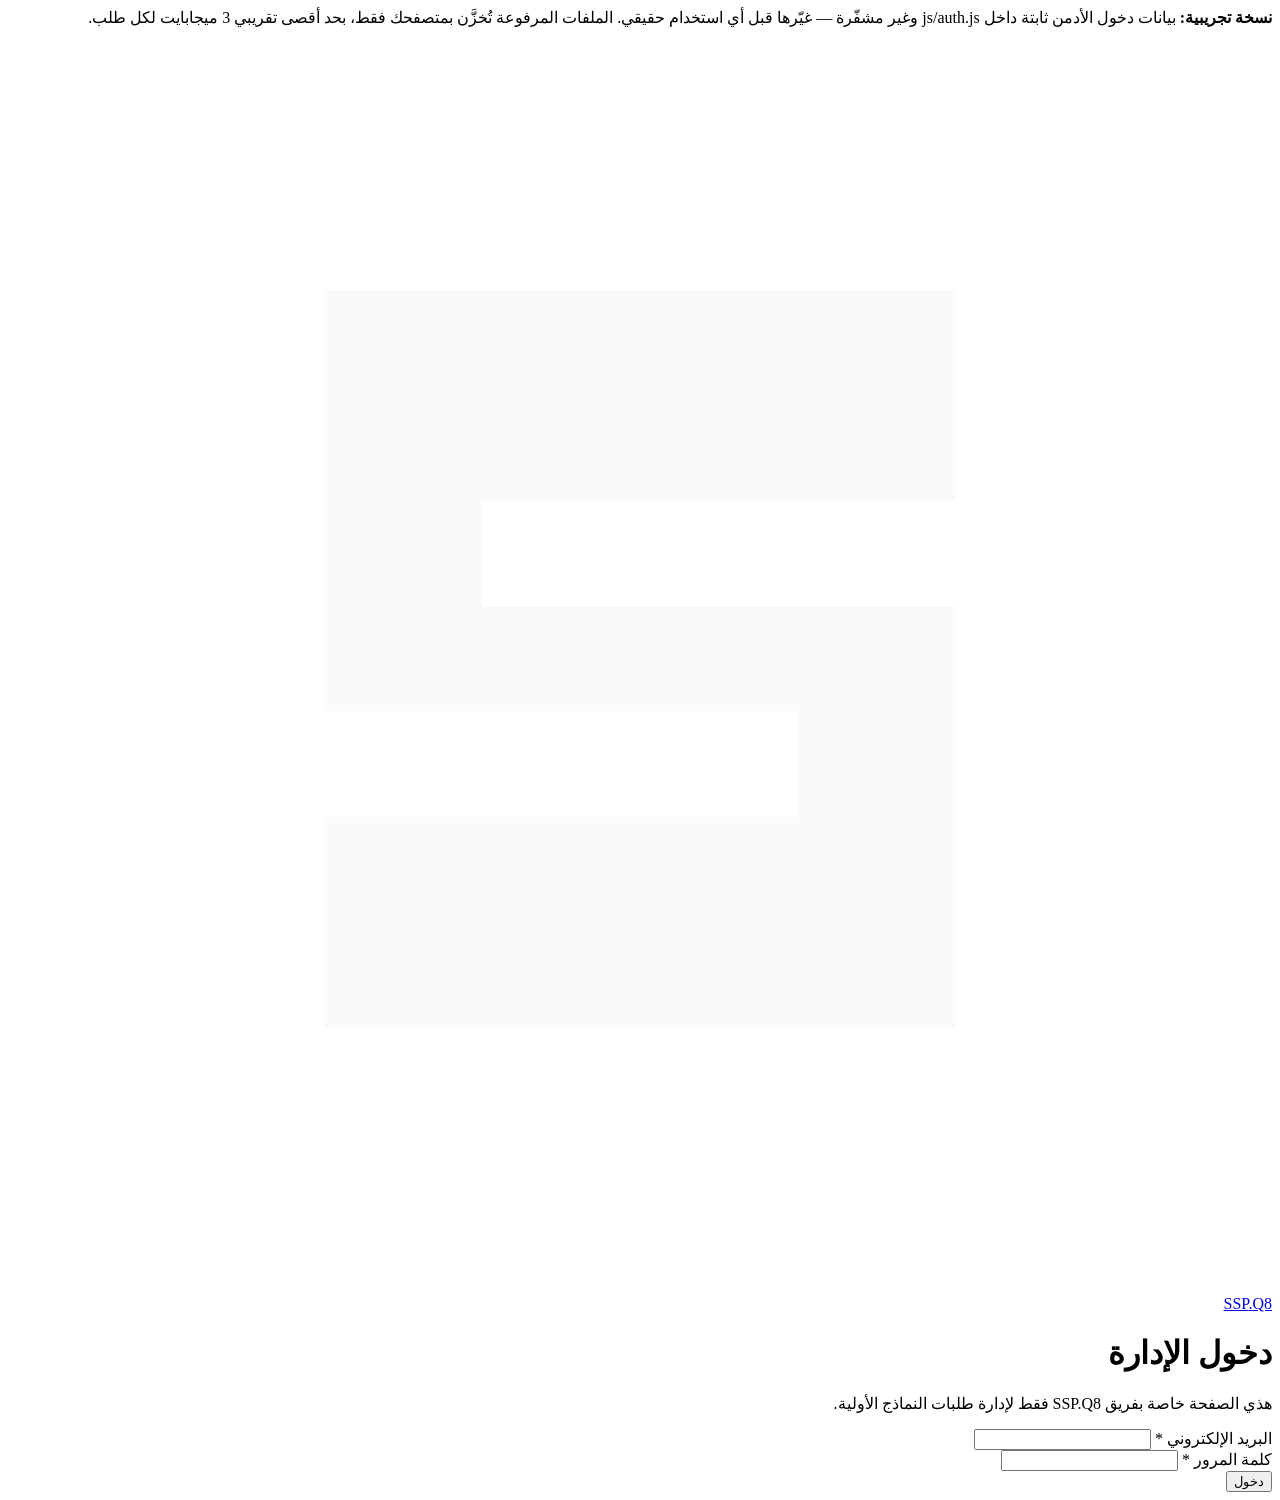
==== admin.html @ a5d43ce8 "Add files via upload" ====
<!DOCTYPE html>
<html lang="ar" dir="rtl">
<head>
  <meta charset="UTF-8">
  <meta name="viewport" content="width=device-width, initial-scale=1.0">
  <title>إدارة SSP.Q8</title>
  <meta name="robots" content="noindex, nofollow">
  <meta name="description" content="لوحة إدارة طلبات النماذج الأولية — خاصة بفريق SSP.Q8.">

  <link rel="preconnect" href="https://fonts.googleapis.com">
  <link rel="preconnect" href="https://fonts.gstatic.com" crossorigin>
  <link href="https://fonts.googleapis.com/css2?family=IBM+Plex+Sans+Arabic:wght@400;500;600;700&family=IBM+Plex+Mono:wght@400;500;600;700&display=swap" rel="stylesheet">

  <link rel="stylesheet" href="css/style.css">
  <link rel="stylesheet" href="css/portal.css">
</head>
<body>

  <div class="demo-banner">
    <strong>نسخة تجريبية:</strong> بيانات دخول الأدمن ثابتة داخل js/auth.js وغير مشفّرة — غيّرها قبل أي استخدام حقيقي.
    الملفات المرفوعة تُخزَّن بمتصفحك فقط، بحد أقصى تقريبي 3 ميجابايت لكل طلب.
  </div>

  <header class="portal-header">
    <div class="container portal-header__inner">
      <a href="index.html" class="brand" aria-label="SSP.Q8 - الصفحة الرئيسية">
        <span class="brand__mark" aria-hidden="true">
          <svg viewBox="0 0 24 24" class="brand__mark-svg">
            <path d="M6 5H18V9H9V11H18V19H6V15H15V13H6V5Z" fill="#FAFAF8"></path>
          </svg>
          <span class="brand__dot"></span>
        </span>
        <span class="brand__name">SSP<span class="brand__dot-text">.</span>Q8</span>
      </a>

      <div class="portal-header__user" id="adminHeaderUser" hidden>
        <span>
          <span class="portal-header__name">إدارة الطلبات</span><br>
          <span class="portal-header__role">حساب أدمن</span>
        </span>
        <button type="button" class="btn btn--outline btn--sm" id="adminLogoutBtn">تسجيل الخروج</button>
      </div>
    </div>
  </header>

  <!-- شاشة الدخول -->
  <main class="portal-shell" id="adminLoginView">
    <div class="auth-card">
      <h1 class="auth-card__title">دخول الإدارة</h1>
      <p class="auth-card__subtitle">هذي الصفحة خاصة بفريق SSP.Q8 فقط لإدارة طلبات النماذج الأولية.</p>

      <div class="form-error" id="adminAuthError" role="alert"></div>

      <form id="adminLoginForm" novalidate>
        <div class="form-group">
          <label class="form-label" for="adminEmailInput">البريد الإلكتروني <span class="required">*</span></label>
          <input class="form-input" type="email" id="adminEmailInput" autocomplete="username" required>
        </div>
        <div class="form-group">
          <label class="form-label" for="adminPasswordInput">كلمة المرور <span class="required">*</span></label>
          <input class="form-input" type="password" id="adminPasswordInput" autocomplete="current-password" required>
        </div>
        <button type="submit" class="btn btn--gold btn--lg">دخول</button>
      </form>
    </div>
  </main>

  <!-- لوحة الإدارة -->
  <main class="container dashboard" id="adminDashboardView" hidden>
    <div class="dashboard-head">
      <div>
        <h1 class="dashboard-head__title">طلبات النماذج الأولية</h1>
        <p class="dashboard-head__subtitle">استلم الطلبات، اشتغل عليها، وارفع ملفات التسليم للعميل.</p>
      </div>
    </div>

    <div id="adminOrderList"></div>
  </main>

  <div class="toast-container" id="toastContainer" aria-live="polite" aria-atomic="true"></div>

  <script src="js/auth.js"></script>
  <script src="js/orders.js"></script>
  <script src="js/admin.js"></script>
</body>
</html>
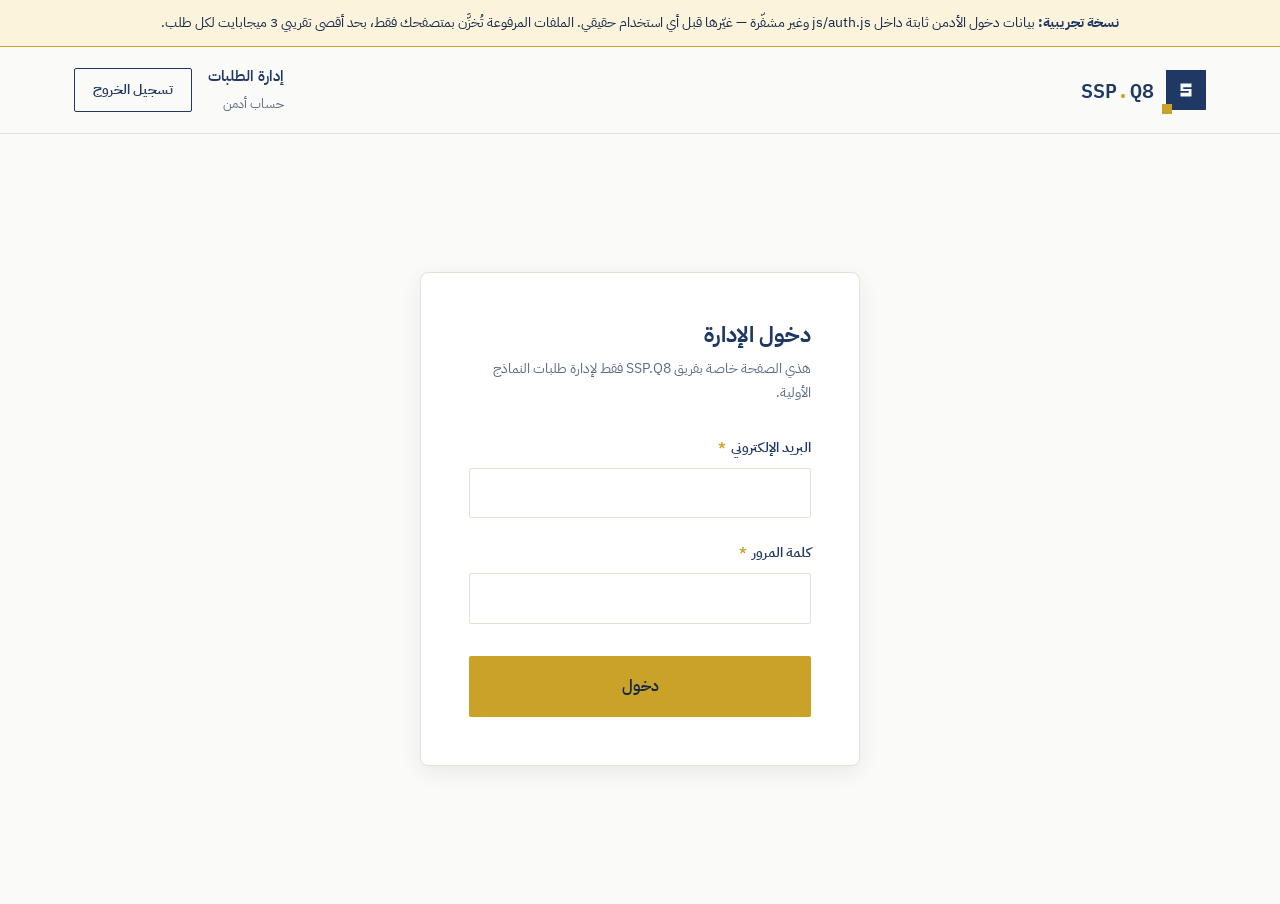
==== commit 9543d3ee: "Add files via upload" ====
--- a/admin.html
+++ b/admin.html
@@ -11,8 +11,8 @@
   <link rel="preconnect" href="https://fonts.gstatic.com" crossorigin>
   <link href="https://fonts.googleapis.com/css2?family=IBM+Plex+Sans+Arabic:wght@400;500;600;700&family=IBM+Plex+Mono:wght@400;500;600;700&display=swap" rel="stylesheet">
 
-  <link rel="stylesheet" href="css/style.css">
-  <link rel="stylesheet" href="css/portal.css">
+  <link rel="stylesheet" href="style.css">
+  <link rel="stylesheet" href="portal.css">
 </head>
 <body>
 
@@ -79,8 +79,8 @@
 
   <div class="toast-container" id="toastContainer" aria-live="polite" aria-atomic="true"></div>
 
-  <script src="js/auth.js"></script>
-  <script src="js/orders.js"></script>
-  <script src="js/admin.js"></script>
+  <script src="auth.js"></script>
+  <script src="orders.js"></script>
+  <script src="admin.js"></script>
 </body>
 </html>
--- a/style.css
+++ b/style.css
@@ -0,0 +1,854 @@
+/* ==========================================================================
+   SSP.Q8 — STYLESHEET
+   Sections: 1. Root Variables  2. Reset  3. Typography  4. Layout
+   5. Components  6. Forms/Calculator  7. Utilities  8. Responsive
+   ========================================================================== */
+
+/* --------------------------------------------------------------------------
+   1. ROOT VARIABLES
+   -------------------------------------------------------------------------- */
+:root {
+  /* Colors — brand */
+  --color-navy: #1F3864;
+  --color-navy-dark: #152947;
+  --color-navy-light: #2E4A7D;
+  --color-teal: #0F6C6C;
+  --color-teal-light: #14908F;
+  --color-gold: #C9A227;
+  --color-gold-light: #DEB94E;
+  --color-bg: #FAFAF8;
+  --color-white: #FFFFFF;
+
+  /* Colors — text & lines */
+  --color-text: #223047;
+  --color-text-muted: #5B6B85;
+  --color-text-on-dark: #E8EAF2;
+  --color-text-on-dark-muted: #A9B4CB;
+  --color-border: #E4E1D6;
+  --color-border-dark: rgba(255, 255, 255, 0.14);
+
+  /* Typography */
+  --font-arabic: 'IBM Plex Sans Arabic', 'Segoe UI', sans-serif;
+  --font-mono: 'IBM Plex Mono', 'Courier New', monospace;
+
+  /* Spacing scale */
+  --space-1: 4px;
+  --space-2: 8px;
+  --space-3: 12px;
+  --space-4: 16px;
+  --space-5: 24px;
+  --space-6: 32px;
+  --space-7: 48px;
+  --space-8: 64px;
+  --space-9: 96px;
+
+  /* Radius — kept small and precise to echo the geometric brand mark */
+  --radius-sm: 2px;
+  --radius-md: 4px;
+  --radius-lg: 8px;
+
+  /* Shadow */
+  --shadow-sm: 0 1px 2px rgba(21, 41, 71, 0.06);
+  --shadow-md: 0 6px 20px rgba(21, 41, 71, 0.08);
+  --shadow-lg: 0 16px 40px rgba(21, 41, 71, 0.14);
+
+  /* Transitions */
+  --transition-fast: 150ms ease;
+  --transition-base: 240ms cubic-bezier(0.4, 0, 0.2, 1);
+
+  /* Layout */
+  --container-width: 1180px;
+  --header-height: 76px;
+}
+
+/* --------------------------------------------------------------------------
+   2. RESET
+   -------------------------------------------------------------------------- */
+*, *::before, *::after { box-sizing: border-box; }
+
+html {
+  scroll-behavior: smooth;
+  scroll-padding-top: calc(var(--header-height) + var(--space-4));
+}
+
+body, h1, h2, h3, h4, p, ul, ol, figure {
+  margin: 0;
+  padding: 0;
+}
+
+ul { list-style: none; }
+
+img, svg { display: block; max-width: 100%; }
+
+a { color: inherit; text-decoration: none; }
+
+button {
+  font: inherit;
+  color: inherit;
+  background: none;
+  border: none;
+  cursor: pointer;
+}
+
+input { font: inherit; }
+
+/* --------------------------------------------------------------------------
+   3. TYPOGRAPHY
+   -------------------------------------------------------------------------- */
+body {
+  font-family: var(--font-arabic);
+  background-color: var(--color-bg);
+  color: var(--color-text);
+  line-height: 1.7;
+  font-size: 16px;
+  -webkit-font-smoothing: antialiased;
+}
+
+h1, h2, h3, h4 {
+  font-weight: 700;
+  line-height: 1.3;
+  color: var(--color-navy);
+}
+
+.mono {
+  font-family: var(--font-mono);
+  font-variant-numeric: tabular-nums;
+  direction: ltr;
+  unicode-bidi: isolate;
+}
+
+.eyebrow {
+  font-family: var(--font-mono);
+  font-size: 13px;
+  font-weight: 500;
+  letter-spacing: 0.02em;
+  color: var(--color-teal);
+  margin-bottom: var(--space-3);
+}
+
+.eyebrow--light { color: var(--color-gold-light); }
+
+/* --------------------------------------------------------------------------
+   4. LAYOUT
+   -------------------------------------------------------------------------- */
+.container {
+  width: 100%;
+  max-width: var(--container-width);
+  margin-inline: auto;
+  padding-inline: var(--space-5);
+}
+
+.section {
+  padding-block: var(--space-9);
+}
+
+.section--dark {
+  background-color: var(--color-navy);
+  background-image:
+    linear-gradient(var(--color-border-dark) 1px, transparent 1px),
+    linear-gradient(90deg, var(--color-border-dark) 1px, transparent 1px);
+  background-size: 40px 40px;
+  background-position: center;
+}
+
+.section-head {
+  max-width: 640px;
+  margin-bottom: var(--space-7);
+}
+
+.section-title {
+  font-size: clamp(28px, 3.2vw, 36px);
+  margin-bottom: var(--space-3);
+}
+
+.section-title--light { color: var(--color-white); }
+
+.section-subtitle {
+  font-size: 17px;
+  color: var(--color-text-muted);
+}
+
+.section-subtitle--light { color: var(--color-text-on-dark-muted); }
+
+/* --------------------------------------------------------------------------
+   5. COMPONENTS
+   -------------------------------------------------------------------------- */
+
+/* Skip link */
+.skip-link {
+  position: absolute;
+  right: var(--space-4);
+  top: -60px;
+  background: var(--color-gold);
+  color: var(--color-navy-dark);
+  padding: var(--space-2) var(--space-4);
+  border-radius: var(--radius-sm);
+  font-weight: 600;
+  z-index: 200;
+  transition: top var(--transition-fast);
+}
+.skip-link:focus { top: var(--space-3); }
+
+/* Signature square bullet — echoes the logo's gold signature dot */
+.square-bullet {
+  display: inline-block;
+  width: 7px;
+  height: 7px;
+  background-color: var(--color-gold);
+  flex-shrink: 0;
+}
+
+.corner-mark {
+  position: absolute;
+  top: 0;
+  inset-inline-end: 0;
+  width: 10px;
+  height: 10px;
+  background-color: var(--color-gold);
+}
+
+/* Brand / logo */
+.brand {
+  display: flex;
+  align-items: center;
+  gap: var(--space-3);
+}
+
+.brand__mark {
+  position: relative;
+  width: 40px;
+  height: 40px;
+  background-color: var(--color-navy);
+  display: flex;
+  align-items: center;
+  justify-content: center;
+  flex-shrink: 0;
+}
+
+.brand--footer .brand__mark { background-color: var(--color-navy-light); }
+
+.brand__mark-svg { width: 22px; height: 22px; }
+
+.brand__dot {
+  position: absolute;
+  bottom: -4px;
+  inset-inline-end: -4px;
+  width: 10px;
+  height: 10px;
+  background-color: var(--color-gold);
+}
+
+.brand__name {
+  font-family: var(--font-mono);
+  font-size: 20px;
+  font-weight: 600;
+  color: var(--color-navy);
+  letter-spacing: 0.01em;
+  direction: ltr;
+  unicode-bidi: isolate;
+}
+
+.brand--footer .brand__name,
+.site-header--scrolled .brand__name { color: var(--color-navy); }
+
+.brand__dot-text { color: var(--color-gold); }
+
+/* Header */
+.site-header {
+  position: sticky;
+  top: 0;
+  z-index: 100;
+  height: var(--header-height);
+  background-color: var(--color-bg);
+  border-bottom: 1px solid var(--color-border);
+  transition: box-shadow var(--transition-base);
+}
+
+.site-header.is-scrolled { box-shadow: var(--shadow-sm); }
+
+.site-header__inner {
+  height: 100%;
+  display: flex;
+  align-items: center;
+  justify-content: space-between;
+  gap: var(--space-5);
+}
+
+.main-nav__list {
+  display: flex;
+  align-items: center;
+  gap: var(--space-6);
+}
+
+.main-nav__list a {
+  font-size: 15px;
+  font-weight: 500;
+  color: var(--color-text);
+  position: relative;
+  padding-block: var(--space-1);
+  transition: color var(--transition-fast);
+}
+
+.main-nav__list a::after {
+  content: "";
+  position: absolute;
+  bottom: 0;
+  right: 0;
+  width: 0;
+  height: 2px;
+  background-color: var(--color-gold);
+  transition: width var(--transition-base);
+}
+
+.main-nav__list a:hover { color: var(--color-navy); }
+.main-nav__list a:hover::after { width: 100%; }
+
+.site-header__actions {
+  display: flex;
+  align-items: center;
+  gap: var(--space-4);
+}
+
+.nav-toggle {
+  display: none;
+  flex-direction: column;
+  justify-content: center;
+  gap: 5px;
+  width: 36px;
+  height: 36px;
+}
+
+.nav-toggle__bar {
+  width: 22px;
+  height: 2px;
+  background-color: var(--color-navy);
+  transition: transform var(--transition-fast), opacity var(--transition-fast);
+}
+
+/* Buttons */
+.btn {
+  display: inline-flex;
+  align-items: center;
+  justify-content: center;
+  gap: var(--space-2);
+  padding: 13px 26px;
+  border-radius: var(--radius-sm);
+  font-size: 15px;
+  font-weight: 600;
+  border: 1.5px solid transparent;
+  cursor: pointer;
+  transition: transform var(--transition-fast), box-shadow var(--transition-fast), background-color var(--transition-fast), border-color var(--transition-fast);
+  white-space: nowrap;
+}
+
+.btn:active { transform: translateY(1px); }
+.btn:focus-visible { outline: 2px solid var(--color-gold); outline-offset: 2px; }
+
+.btn--gold {
+  background-color: var(--color-gold);
+  color: var(--color-navy-dark);
+}
+.btn--gold:hover { background-color: var(--color-gold-light); box-shadow: var(--shadow-md); }
+
+.btn--navy {
+  background-color: var(--color-navy);
+  color: var(--color-white);
+}
+.btn--navy:hover { background-color: var(--color-navy-light); box-shadow: var(--shadow-md); }
+
+.btn--outline {
+  background-color: transparent;
+  border-color: var(--color-navy);
+  color: var(--color-navy);
+}
+.btn--outline:hover { background-color: var(--color-navy); color: var(--color-white); }
+
+.btn--sm { padding: 9px 18px; font-size: 14px; }
+.btn--lg { padding: 16px 32px; font-size: 16px; width: 100%; }
+
+/* Hero */
+.hero { position: relative; overflow: hidden; padding-block: var(--space-9) var(--space-8); }
+
+.hero__inner { position: relative; max-width: 780px; }
+
+.hero__grid-bg {
+  position: absolute;
+  inset: -10% -10%;
+  z-index: -1;
+  background-image:
+    linear-gradient(rgba(31, 56, 100, 0.05) 1px, transparent 1px),
+    linear-gradient(90deg, rgba(31, 56, 100, 0.05) 1px, transparent 1px);
+  background-size: 44px 44px;
+  mask-image: radial-gradient(ellipse 70% 70% at 30% 20%, black 20%, transparent 75%);
+}
+
+.hero__title {
+  font-size: clamp(32px, 4.6vw, 52px);
+  margin-bottom: var(--space-5);
+}
+
+.hero__subtitle {
+  font-size: 18px;
+  color: var(--color-text-muted);
+  max-width: 620px;
+  margin-bottom: var(--space-6);
+}
+
+.hero__actions {
+  display: flex;
+  flex-wrap: wrap;
+  gap: var(--space-4);
+  margin-bottom: var(--space-7);
+}
+
+.hero__points {
+  display: flex;
+  flex-wrap: wrap;
+  gap: var(--space-6);
+}
+
+.hero__points li {
+  display: flex;
+  align-items: center;
+  gap: var(--space-2);
+  font-size: 14px;
+  font-weight: 500;
+  color: var(--color-navy);
+}
+
+/* Product cards */
+.product-grid {
+  display: grid;
+  grid-template-columns: repeat(2, 1fr);
+  gap: var(--space-6);
+}
+
+.product-card {
+  position: relative;
+  overflow: hidden;
+  background-color: var(--color-white);
+  border: 1px solid var(--color-border);
+  border-radius: var(--radius-lg);
+  padding: var(--space-6);
+  box-shadow: var(--shadow-sm);
+  transition: box-shadow var(--transition-base), transform var(--transition-base);
+}
+
+.product-card:hover { box-shadow: var(--shadow-lg); transform: translateY(-3px); }
+
+.product-card__icon {
+  width: 52px;
+  height: 52px;
+  display: flex;
+  align-items: center;
+  justify-content: center;
+  background-color: rgba(15, 108, 108, 0.08);
+  color: var(--color-teal);
+  border-radius: var(--radius-md);
+  margin-bottom: var(--space-5);
+}
+.product-card__icon svg { width: 26px; height: 26px; }
+
+.product-card__title { font-size: 20px; margin-bottom: var(--space-2); }
+
+.product-card__desc {
+  color: var(--color-text-muted);
+  font-size: 15px;
+  margin-bottom: var(--space-5);
+}
+
+.product-card__features { margin-bottom: var(--space-6); display: flex; flex-direction: column; gap: var(--space-3); }
+
+.product-card__features li {
+  display: flex;
+  align-items: center;
+  gap: var(--space-3);
+  font-size: 14.5px;
+}
+
+.product-card__footer {
+  display: flex;
+  align-items: center;
+  justify-content: space-between;
+  padding-top: var(--space-5);
+  border-top: 1px dashed var(--color-border);
+}
+
+.price { display: flex; align-items: baseline; gap: var(--space-1); }
+.price__value { font-family: var(--font-mono); font-size: 26px; font-weight: 600; color: var(--color-navy); }
+.price__currency { font-size: 14px; color: var(--color-text-muted); }
+
+/* Portfolio cards */
+.portfolio-grid {
+  display: grid;
+  grid-template-columns: repeat(3, 1fr);
+  gap: var(--space-5);
+}
+
+.portfolio-card {
+  position: relative;
+  overflow: hidden;
+  background-color: var(--color-white);
+  border: 1px solid var(--color-border);
+  border-radius: var(--radius-lg);
+  padding: var(--space-6);
+  transition: box-shadow var(--transition-base), transform var(--transition-base);
+}
+
+.portfolio-card:hover { box-shadow: var(--shadow-md); transform: translateY(-3px); }
+
+.portfolio-card__tag {
+  display: inline-block;
+  font-family: var(--font-mono);
+  font-size: 12px;
+  font-weight: 500;
+  color: var(--color-teal);
+  border: 1px solid var(--color-teal);
+  border-radius: var(--radius-sm);
+  padding: 3px 10px;
+  margin-bottom: var(--space-4);
+}
+
+.portfolio-card__title { font-size: 19px; margin-bottom: var(--space-2); }
+
+.portfolio-card__desc { font-size: 14.5px; color: var(--color-text-muted); }
+
+/* Footer */
+.site-footer { background-color: var(--color-navy-dark); color: var(--color-text-on-dark); }
+
+.site-footer__inner {
+  display: grid;
+  grid-template-columns: 1.6fr 1fr 1fr 1.2fr;
+  gap: var(--space-6);
+  padding-block: var(--space-8);
+}
+
+.site-footer__desc {
+  color: var(--color-text-on-dark-muted);
+  font-size: 14.5px;
+  margin-top: var(--space-4);
+  max-width: 280px;
+}
+
+.site-footer__heading {
+  font-size: 14px;
+  font-weight: 600;
+  color: var(--color-white);
+  margin-bottom: var(--space-4);
+}
+
+.site-footer__col ul { display: flex; flex-direction: column; gap: var(--space-3); }
+
+.site-footer__col a {
+  color: var(--color-text-on-dark-muted);
+  font-size: 14.5px;
+  transition: color var(--transition-fast);
+}
+.site-footer__col a:hover { color: var(--color-gold-light); }
+
+.site-footer__social a { display: flex; align-items: center; gap: var(--space-2); }
+
+.site-footer__bottom { border-top: 1px solid var(--color-border-dark); }
+
+.site-footer__bottom-inner {
+  padding-block: var(--space-4);
+  font-size: 13px;
+  color: var(--color-text-on-dark-muted);
+}
+
+/* Toasts */
+.toast-container {
+  position: fixed;
+  bottom: var(--space-5);
+  left: var(--space-5);
+  z-index: 300;
+  display: flex;
+  flex-direction: column;
+  gap: var(--space-3);
+}
+
+.toast {
+  background-color: var(--color-navy-dark);
+  color: var(--color-white);
+  padding: var(--space-3) var(--space-5);
+  border-radius: var(--radius-md);
+  border-inline-start: 3px solid var(--color-gold);
+  box-shadow: var(--shadow-lg);
+  font-size: 14px;
+  max-width: 320px;
+  animation: toast-in var(--transition-base);
+}
+
+.toast.is-leaving { animation: toast-out var(--transition-base) forwards; }
+
+@keyframes toast-in {
+  from { opacity: 0; transform: translateY(10px); }
+  to { opacity: 1; transform: translateY(0); }
+}
+@keyframes toast-out {
+  to { opacity: 0; transform: translateY(10px); }
+}
+
+/* --------------------------------------------------------------------------
+   6. FORMS / CALCULATOR
+   -------------------------------------------------------------------------- */
+.calculator {
+  background-color: rgba(255, 255, 255, 0.03);
+  border: 1px solid var(--color-border-dark);
+  border-radius: var(--radius-lg);
+  padding: var(--space-7);
+  display: flex;
+  flex-direction: column;
+  gap: var(--space-7);
+}
+
+.calc-block { border: none; padding: 0; }
+
+.calc-block__title {
+  display: flex;
+  align-items: center;
+  gap: var(--space-3);
+  font-size: 16px;
+  font-weight: 600;
+  color: var(--color-white);
+  margin-bottom: var(--space-5);
+  padding: 0;
+}
+
+.step-index {
+  display: flex;
+  align-items: center;
+  justify-content: center;
+  width: 26px;
+  height: 26px;
+  background-color: var(--color-gold);
+  color: var(--color-navy-dark);
+  font-family: var(--font-mono);
+  font-size: 13px;
+  font-weight: 700;
+}
+
+/* Tier options */
+.tier-options {
+  display: grid;
+  grid-template-columns: repeat(3, 1fr);
+  gap: var(--space-4);
+}
+
+.tier-card {
+  position: relative;
+  display: block;
+  cursor: pointer;
+  background-color: var(--color-navy);
+  border: 1.5px solid var(--color-border-dark);
+  border-radius: var(--radius-md);
+  padding: var(--space-5);
+  transition: border-color var(--transition-fast), background-color var(--transition-fast);
+}
+
+.tier-card:hover { border-color: rgba(201, 162, 39, 0.5); }
+
+.tier-card input {
+  position: absolute;
+  opacity: 0;
+  width: 1px;
+  height: 1px;
+}
+
+.tier-card:has(input:checked),
+.tier-card.is-selected {
+  background-color: var(--color-navy-light);
+  border-color: var(--color-gold);
+}
+
+.tier-card:has(input:focus-visible) { outline: 2px solid var(--color-gold); outline-offset: 2px; }
+
+.tier-card--featured { margin-top: var(--space-4); }
+
+.tier-card__badge {
+  position: absolute;
+  top: calc(-1 * var(--space-4));
+  right: var(--space-5);
+  background-color: var(--color-gold);
+  color: var(--color-navy-dark);
+  font-size: 12px;
+  font-weight: 700;
+  padding: 4px 12px;
+  border-radius: 999px;
+}
+
+.tier-card__body { display: flex; flex-direction: column; gap: var(--space-2); }
+
+.tier-card__title { font-size: 16px; font-weight: 600; color: var(--color-white); }
+
+.tier-card__desc { font-size: 13.5px; color: var(--color-text-on-dark-muted); line-height: 1.6; min-height: 62px; }
+
+.tier-card__price { font-size: 14px; color: var(--color-gold-light); font-weight: 500; }
+
+/* Complexity options */
+.complexity-options {
+  display: grid;
+  grid-template-columns: repeat(3, 1fr);
+  gap: var(--space-4);
+}
+
+.complexity-btn {
+  position: relative;
+  cursor: pointer;
+  text-align: center;
+  background-color: transparent;
+  border: 1.5px solid var(--color-border-dark);
+  border-radius: var(--radius-md);
+  padding: var(--space-4);
+  display: flex;
+  flex-direction: column;
+  align-items: center;
+  gap: var(--space-1);
+  transition: border-color var(--transition-fast), background-color var(--transition-fast);
+}
+
+.complexity-btn:hover { border-color: rgba(15, 108, 108, 0.6); }
+
+.complexity-btn input {
+  position: absolute;
+  opacity: 0;
+  width: 1px;
+  height: 1px;
+}
+
+.complexity-btn:has(input:checked),
+.complexity-btn.is-selected {
+  background-color: rgba(15, 108, 108, 0.18);
+  border-color: var(--color-teal-light);
+}
+
+.complexity-btn:has(input:focus-visible) { outline: 2px solid var(--color-teal-light); outline-offset: 2px; }
+
+.complexity-btn__name { font-size: 15px; font-weight: 600; color: var(--color-white); }
+.complexity-btn__mult { font-size: 13px; color: var(--color-gold-light); }
+.complexity-btn__hint { font-size: 12.5px; color: var(--color-text-on-dark-muted); }
+
+/* Result — styled like an active spreadsheet cell */
+.calc-result {
+  display: flex;
+  flex-direction: column;
+  align-items: center;
+  gap: var(--space-5);
+  text-align: center;
+}
+
+.calc-result__cell {
+  position: relative;
+  width: 100%;
+  max-width: 420px;
+  background-color: var(--color-bg);
+  border: 2px solid var(--color-gold);
+  border-radius: var(--radius-md);
+  padding: var(--space-5) var(--space-6);
+}
+
+.calc-result__ref {
+  position: absolute;
+  top: var(--space-2);
+  right: var(--space-3);
+  font-size: 11px;
+  color: var(--color-text-muted);
+}
+
+.calc-result__formula {
+  display: block;
+  font-size: 13px;
+  color: var(--color-teal);
+  margin-bottom: var(--space-3);
+}
+
+.calc-result__main { display: flex; flex-direction: column; gap: var(--space-2); }
+
+.calc-result__label { font-size: 13.5px; color: var(--color-text-muted); }
+
+.calc-result__value { font-size: 34px; font-weight: 600; color: var(--color-navy); }
+
+.calc-result__currency { font-size: 15px; font-weight: 500; color: var(--color-text-muted); margin-inline-start: var(--space-2); }
+
+.calc-result__handle {
+  position: absolute;
+  bottom: -5px;
+  left: -5px;
+  width: 9px;
+  height: 9px;
+  background-color: var(--color-gold);
+}
+
+.calc-result__note { font-size: 13px; color: var(--color-text-on-dark-muted); max-width: 340px; }
+
+/* --------------------------------------------------------------------------
+   7. UTILITIES
+   -------------------------------------------------------------------------- */
+.reveal {
+  opacity: 0;
+  transform: translateY(16px);
+  transition: opacity 600ms ease, transform 600ms ease;
+}
+.reveal.is-visible { opacity: 1; transform: translateY(0); }
+
+@media (prefers-reduced-motion: reduce) {
+  html { scroll-behavior: auto; }
+  .reveal { opacity: 1; transform: none; transition: none; }
+  .btn, .product-card, .portfolio-card, .toast { transition: none; animation: none; }
+}
+
+/* --------------------------------------------------------------------------
+   8. RESPONSIVE
+   -------------------------------------------------------------------------- */
+@media (max-width: 960px) {
+  .product-grid { grid-template-columns: 1fr; }
+  .portfolio-grid { grid-template-columns: 1fr; }
+  .tier-options { grid-template-columns: 1fr; }
+  .tier-card--featured { margin-top: 0; }
+  .complexity-options { grid-template-columns: 1fr; }
+  .site-footer__inner { grid-template-columns: 1fr 1fr; }
+}
+
+@media (max-width: 720px) {
+  :root { --header-height: 64px; }
+
+  .main-nav {
+    position: fixed;
+    inset: 64px 0 0 0;
+    background-color: var(--color-bg);
+    padding: var(--space-6) var(--space-5);
+    transform: translateY(-12px);
+    opacity: 0;
+    visibility: hidden;
+    pointer-events: none;
+    transition: opacity var(--transition-base), transform var(--transition-base), visibility var(--transition-base);
+  }
+
+  .main-nav.is-open {
+    opacity: 1;
+    transform: translateY(0);
+    visibility: visible;
+    pointer-events: auto;
+  }
+
+  .main-nav__list { flex-direction: column; align-items: flex-start; gap: var(--space-5); }
+  .main-nav__list a { font-size: 18px; }
+
+  .nav-toggle { display: flex; }
+  .site-header__cta { display: none; }
+
+  .hero { padding-block: var(--space-7) var(--space-6); }
+  .hero__actions { flex-direction: column; align-items: stretch; }
+  .hero__points { flex-direction: column; gap: var(--space-3); }
+
+  .section { padding-block: var(--space-7); }
+
+  .calculator { padding: var(--space-5); }
+
+  .site-footer__inner { grid-template-columns: 1fr; }
+}
+
+@media (max-width: 420px) {
+  .container { padding-inline: var(--space-4); }
+  .calc-result__value { font-size: 28px; }
+}
--- a/portal.css
+++ b/portal.css
@@ -0,0 +1,490 @@
+/* ==========================================================================
+   SSP.Q8 — PORTAL STYLESHEET (تسجيل الدخول ولوحات العملاء والشركات)
+   يعتمد على المتغيرات المعرّفة بـ css/style.css، لذا يجب تحميل ذاك الملف أولاً.
+   ========================================================================== */
+
+/* --------------------------------------------------------------------------
+   Demo banner — تنويه أنها نسخة تجريبية
+   -------------------------------------------------------------------------- */
+.demo-banner {
+  background-color: #FBF3DC;
+  border-bottom: 1px solid var(--color-gold);
+  color: var(--color-navy-dark);
+  font-size: 13.5px;
+  text-align: center;
+  padding: var(--space-3) var(--space-4);
+  line-height: 1.6;
+}
+
+.demo-banner strong { color: var(--color-navy); }
+
+/* --------------------------------------------------------------------------
+   Simple page header for portal / dashboards
+   -------------------------------------------------------------------------- */
+.portal-header {
+  background-color: var(--color-bg);
+  border-bottom: 1px solid var(--color-border);
+}
+
+.portal-header__inner {
+  display: flex;
+  align-items: center;
+  justify-content: space-between;
+  gap: var(--space-4);
+  padding-block: var(--space-4);
+  flex-wrap: wrap;
+}
+
+.portal-header__user {
+  display: flex;
+  align-items: center;
+  gap: var(--space-4);
+  flex-wrap: wrap;
+}
+
+.portal-header__name { font-size: 14.5px; font-weight: 600; color: var(--color-navy); }
+.portal-header__role { font-size: 12.5px; color: var(--color-text-muted); }
+
+/* --------------------------------------------------------------------------
+   Login / register card
+   -------------------------------------------------------------------------- */
+.portal-shell {
+  min-height: calc(100vh - 130px);
+  display: flex;
+  align-items: center;
+  justify-content: center;
+  padding: var(--space-7) var(--space-4);
+}
+
+.auth-card {
+  width: 100%;
+  max-width: 440px;
+  background-color: var(--color-white);
+  border: 1px solid var(--color-border);
+  border-radius: var(--radius-lg);
+  padding: var(--space-7);
+  box-shadow: var(--shadow-md);
+}
+
+.auth-card__title {
+  font-size: 22px;
+  margin-bottom: var(--space-2);
+}
+
+.auth-card__subtitle {
+  font-size: 14px;
+  color: var(--color-text-muted);
+  margin-bottom: var(--space-6);
+}
+
+.role-tabs,
+.mode-tabs {
+  display: grid;
+  grid-template-columns: 1fr 1fr;
+  gap: var(--space-2);
+  margin-bottom: var(--space-6);
+}
+
+.role-tabs { background-color: rgba(31, 56, 100, 0.06); padding: 4px; border-radius: var(--radius-md); }
+.mode-tabs { border-bottom: 1px solid var(--color-border); margin-bottom: var(--space-5); }
+
+.role-tab,
+.mode-tab {
+  padding: var(--space-3);
+  font-size: 14px;
+  font-weight: 600;
+  color: var(--color-text-muted);
+  border-radius: var(--radius-sm);
+  transition: color var(--transition-fast), background-color var(--transition-fast);
+}
+
+.role-tab.is-active { background-color: var(--color-navy); color: var(--color-white); }
+
+.mode-tab { border-bottom: 2px solid transparent; padding-block: var(--space-3); }
+.mode-tab.is-active { color: var(--color-navy); border-color: var(--color-gold); }
+
+/* --------------------------------------------------------------------------
+   Forms
+   -------------------------------------------------------------------------- */
+.form-group { margin-bottom: var(--space-5); }
+.form-group:last-of-type { margin-bottom: var(--space-6); }
+
+.form-label {
+  display: block;
+  font-size: 13.5px;
+  font-weight: 600;
+  color: var(--color-navy);
+  margin-bottom: var(--space-2);
+}
+
+.form-label .required { color: var(--color-gold); margin-inline-start: 2px; }
+
+.form-input,
+.form-textarea,
+.form-select {
+  width: 100%;
+  padding: 12px var(--space-4);
+  font-family: var(--font-arabic);
+  font-size: 14.5px;
+  color: var(--color-text);
+  background-color: var(--color-white);
+  border: 1.5px solid var(--color-border);
+  border-radius: var(--radius-sm);
+  transition: border-color var(--transition-fast);
+}
+
+.form-input:focus,
+.form-textarea:focus,
+.form-select:focus {
+  outline: none;
+  border-color: var(--color-teal);
+}
+
+.form-textarea { resize: vertical; min-height: 96px; }
+
+.form-error {
+  display: none;
+  align-items: center;
+  gap: var(--space-2);
+  background-color: #FBEAEA;
+  border-inline-start: 3px solid #C0392B;
+  color: #8B2A20;
+  font-size: 13.5px;
+  padding: var(--space-3) var(--space-4);
+  border-radius: var(--radius-sm);
+  margin-bottom: var(--space-5);
+}
+
+.form-error.is-visible { display: flex; }
+
+.form-hidden { display: none; }
+
+/* --------------------------------------------------------------------------
+   Dashboard shell
+   -------------------------------------------------------------------------- */
+.dashboard {
+  padding-block: var(--space-7);
+}
+
+.dashboard-head {
+  display: flex;
+  align-items: flex-end;
+  justify-content: space-between;
+  gap: var(--space-4);
+  flex-wrap: wrap;
+  margin-bottom: var(--space-6);
+}
+
+.dashboard-head__title { font-size: 24px; margin-bottom: var(--space-1); }
+.dashboard-head__subtitle { font-size: 14px; color: var(--color-text-muted); }
+
+.dashboard-section { margin-bottom: var(--space-8); }
+
+.dashboard-section__title {
+  font-size: 16px;
+  font-weight: 600;
+  color: var(--color-navy);
+  margin-bottom: var(--space-4);
+  display: flex;
+  align-items: center;
+  gap: var(--space-2);
+}
+
+/* --------------------------------------------------------------------------
+   Subscription badge / toggle
+   -------------------------------------------------------------------------- */
+.subscription-box {
+  display: flex;
+  align-items: center;
+  justify-content: space-between;
+  gap: var(--space-4);
+  flex-wrap: wrap;
+  background-color: var(--color-white);
+  border: 1px solid var(--color-border);
+  border-radius: var(--radius-md);
+  padding: var(--space-5);
+  margin-bottom: var(--space-6);
+}
+
+.subscription-box__text { font-size: 14px; color: var(--color-text-muted); }
+.subscription-box__text strong { color: var(--color-navy); }
+
+.subscription-badge {
+  display: inline-flex;
+  align-items: center;
+  gap: 6px;
+  font-family: var(--font-mono);
+  font-size: 12.5px;
+  font-weight: 600;
+  padding: 5px 12px;
+  border-radius: 999px;
+}
+
+.subscription-badge--active { background-color: rgba(15, 108, 108, 0.12); color: var(--color-teal); }
+.subscription-badge--inactive { background-color: rgba(192, 57, 43, 0.1); color: #C0392B; }
+
+/* --------------------------------------------------------------------------
+   Request list / cards
+   -------------------------------------------------------------------------- */
+.request-list { display: flex; flex-direction: column; gap: var(--space-4); }
+
+.request-card {
+  background-color: var(--color-white);
+  border: 1px solid var(--color-border);
+  border-radius: var(--radius-md);
+  padding: var(--space-5);
+  display: flex;
+  align-items: flex-start;
+  justify-content: space-between;
+  gap: var(--space-4);
+  flex-wrap: wrap;
+}
+
+.request-card__main { flex: 1 1 260px; }
+
+.request-card__title { font-size: 15.5px; font-weight: 600; color: var(--color-navy); margin-bottom: var(--space-1); }
+
+.request-card__meta {
+  display: flex;
+  flex-wrap: wrap;
+  gap: var(--space-3);
+  font-size: 12.5px;
+  color: var(--color-text-muted);
+  margin-bottom: var(--space-2);
+}
+
+.request-card__desc { font-size: 13.5px; color: var(--color-text-muted); }
+
+.request-card__price { font-family: var(--font-mono); font-weight: 600; color: var(--color-navy); }
+
+.request-card__side {
+  display: flex;
+  flex-direction: column;
+  align-items: flex-end;
+  gap: var(--space-3);
+}
+
+.status-badge {
+  font-size: 12px;
+  font-weight: 600;
+  padding: 4px 12px;
+  border-radius: 999px;
+  white-space: nowrap;
+}
+
+.status-badge--open { background-color: rgba(201, 162, 39, 0.14); color: #8A6D14; }
+.status-badge--progress { background-color: rgba(15, 108, 108, 0.14); color: var(--color-teal); }
+.status-badge--done { background-color: rgba(46, 125, 50, 0.12); color: #2E7D32; }
+
+.empty-state {
+  text-align: center;
+  padding: var(--space-7) var(--space-5);
+  border: 1px dashed var(--color-border);
+  border-radius: var(--radius-md);
+  color: var(--color-text-muted);
+  font-size: 14px;
+}
+
+/* --------------------------------------------------------------------------
+   Modal (طلب عرض سعر جديد)
+   -------------------------------------------------------------------------- */
+.modal-overlay {
+  position: fixed;
+  inset: 0;
+  background-color: rgba(21, 41, 71, 0.55);
+  display: flex;
+  align-items: center;
+  justify-content: center;
+  padding: var(--space-4);
+  z-index: 400;
+  opacity: 0;
+  visibility: hidden;
+  transition: opacity var(--transition-base), visibility var(--transition-base);
+}
+
+.modal-overlay.is-open { opacity: 1; visibility: visible; }
+
+.modal {
+  width: 100%;
+  max-width: 520px;
+  max-height: 90vh;
+  overflow-y: auto;
+  background-color: var(--color-white);
+  border-radius: var(--radius-lg);
+  padding: var(--space-7);
+  box-shadow: var(--shadow-lg);
+  transform: translateY(12px);
+  transition: transform var(--transition-base);
+}
+
+.modal-overlay.is-open .modal { transform: translateY(0); }
+
+.modal__head {
+  display: flex;
+  align-items: flex-start;
+  justify-content: space-between;
+  gap: var(--space-4);
+  margin-bottom: var(--space-2);
+}
+
+.modal__title { font-size: 19px; }
+
+.modal__close {
+  width: 32px;
+  height: 32px;
+  display: flex;
+  align-items: center;
+  justify-content: center;
+  color: var(--color-text-muted);
+  font-size: 20px;
+  flex-shrink: 0;
+}
+.modal__close:hover { color: var(--color-navy); }
+
+.modal__desc { font-size: 13.5px; color: var(--color-text-muted); margin-bottom: var(--space-6); }
+
+.modal__price-preview {
+  background-color: var(--color-bg);
+  border: 1px dashed var(--color-border);
+  border-radius: var(--radius-sm);
+  padding: var(--space-4);
+  margin-bottom: var(--space-6);
+  display: flex;
+  align-items: center;
+  justify-content: space-between;
+  font-size: 14px;
+}
+
+.modal__price-preview strong { font-family: var(--font-mono); font-size: 18px; color: var(--color-navy); }
+
+.modal__actions { display: flex; gap: var(--space-3); }
+.modal__actions .btn { flex: 1; }
+
+/* --------------------------------------------------------------------------
+   File upload (admin) / file chips (download list)
+   -------------------------------------------------------------------------- */
+.file-drop {
+  border: 1.5px dashed var(--color-border);
+  border-radius: var(--radius-md);
+  padding: var(--space-5);
+  text-align: center;
+  cursor: pointer;
+  transition: border-color var(--transition-fast), background-color var(--transition-fast);
+}
+.file-drop:hover,
+.file-drop.is-dragover { border-color: var(--color-teal); background-color: rgba(15, 108, 108, 0.04); }
+.file-drop input[type="file"] { display: none; }
+.file-drop__text { font-size: 13.5px; color: var(--color-text-muted); }
+.file-drop__hint { font-size: 12px; color: var(--color-text-muted); margin-top: 4px; }
+
+.file-pending-list { display: flex; flex-direction: column; gap: var(--space-2); margin-top: var(--space-4); }
+
+.file-chip {
+  display: flex;
+  align-items: center;
+  justify-content: space-between;
+  gap: var(--space-3);
+  background-color: var(--color-bg);
+  border: 1px solid var(--color-border);
+  border-radius: var(--radius-sm);
+  padding: var(--space-2) var(--space-3);
+  font-size: 13px;
+}
+
+.file-chip__name { color: var(--color-navy); font-weight: 500; overflow: hidden; text-overflow: ellipsis; white-space: nowrap; }
+.file-chip__size { font-family: var(--font-mono); font-size: 11.5px; color: var(--color-text-muted); flex-shrink: 0; }
+.file-chip__remove { color: #C0392B; font-size: 16px; flex-shrink: 0; }
+
+.download-chip {
+  display: inline-flex;
+  align-items: center;
+  gap: var(--space-2);
+  background-color: rgba(15, 108, 108, 0.08);
+  color: var(--color-teal);
+  border: 1px solid rgba(15, 108, 108, 0.3);
+  border-radius: var(--radius-sm);
+  padding: var(--space-2) var(--space-4);
+  font-size: 13px;
+  font-weight: 600;
+  margin-inline-end: var(--space-2);
+  margin-bottom: var(--space-2);
+  transition: background-color var(--transition-fast);
+}
+.download-chip:hover { background-color: rgba(15, 108, 108, 0.16); }
+
+/* --------------------------------------------------------------------------
+   Order timeline / progress
+   -------------------------------------------------------------------------- */
+.order-progress {
+  display: flex;
+  align-items: center;
+  gap: 6px;
+  margin-bottom: var(--space-3);
+}
+.order-progress__step {
+  flex: 1;
+  height: 4px;
+  background-color: var(--color-border);
+  border-radius: 999px;
+}
+.order-progress__step.is-done { background-color: var(--color-gold); }
+
+/* --------------------------------------------------------------------------
+   Admin table-ish list
+   -------------------------------------------------------------------------- */
+.admin-order-card {
+  background-color: var(--color-white);
+  border: 1px solid var(--color-border);
+  border-radius: var(--radius-md);
+  padding: var(--space-5);
+  margin-bottom: var(--space-4);
+}
+
+.admin-order-card__head {
+  display: flex;
+  align-items: flex-start;
+  justify-content: space-between;
+  gap: var(--space-4);
+  flex-wrap: wrap;
+  margin-bottom: var(--space-3);
+}
+
+.admin-order-card__client { font-size: 12.5px; color: var(--color-text-muted); }
+
+.admin-order-card__actions {
+  display: flex;
+  flex-wrap: wrap;
+  gap: var(--space-3);
+  align-items: flex-end;
+  margin-top: var(--space-4);
+  padding-top: var(--space-4);
+  border-top: 1px dashed var(--color-border);
+}
+
+/* --------------------------------------------------------------------------
+   Target company picker (client forwarding a paid order to companies)
+   -------------------------------------------------------------------------- */
+.target-options { display: flex; flex-direction: column; gap: var(--space-3); margin-bottom: var(--space-5); }
+
+.target-option {
+  display: flex;
+  align-items: center;
+  gap: var(--space-3);
+  border: 1.5px solid var(--color-border);
+  border-radius: var(--radius-sm);
+  padding: var(--space-3) var(--space-4);
+  cursor: pointer;
+  transition: border-color var(--transition-fast), background-color var(--transition-fast);
+}
+.target-option:has(input:checked) { border-color: var(--color-teal); background-color: rgba(15, 108, 108, 0.05); }
+.target-option input { accent-color: var(--color-teal); }
+
+/* --------------------------------------------------------------------------
+   Responsive
+   -------------------------------------------------------------------------- */
+@media (max-width: 640px) {
+  .request-card { flex-direction: column; }
+  .request-card__side { align-items: flex-start; width: 100%; }
+  .subscription-box { flex-direction: column; align-items: flex-start; }
+  .admin-order-card__actions { flex-direction: column; align-items: stretch; }
+}
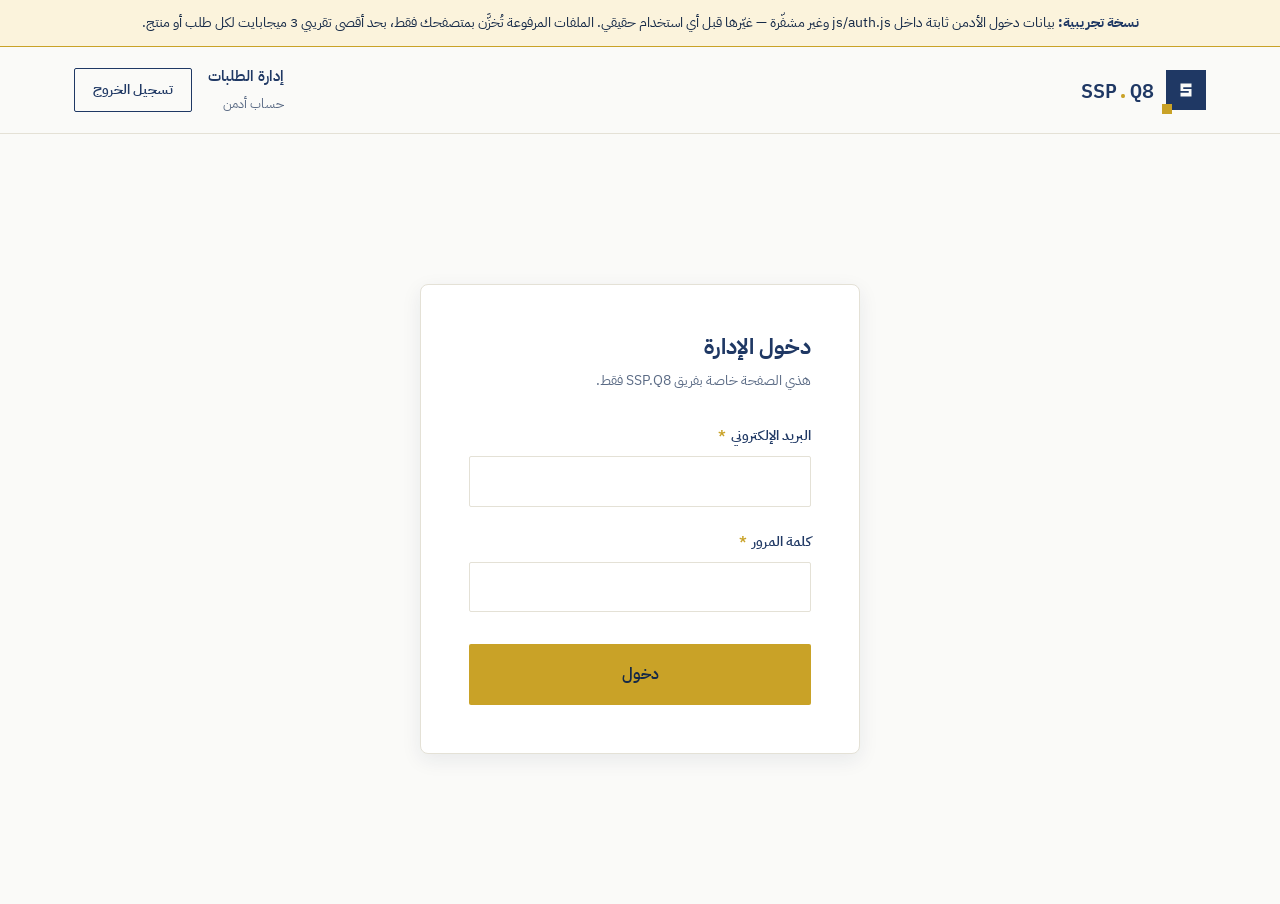
==== commit a11607a8: "Add files via upload" ====
--- a/admin.html
+++ b/admin.html
@@ -5,7 +5,7 @@
   <meta name="viewport" content="width=device-width, initial-scale=1.0">
   <title>إدارة SSP.Q8</title>
   <meta name="robots" content="noindex, nofollow">
-  <meta name="description" content="لوحة إدارة طلبات النماذج الأولية — خاصة بفريق SSP.Q8.">
+  <meta name="description" content="لوحة إدارة طلبات النماذج الأولية، المنتجات الجاهزة، واشتراكات الشركات — خاصة بفريق SSP.Q8.">
 
   <link rel="preconnect" href="https://fonts.googleapis.com">
   <link rel="preconnect" href="https://fonts.gstatic.com" crossorigin>
@@ -18,7 +18,7 @@
 
   <div class="demo-banner">
     <strong>نسخة تجريبية:</strong> بيانات دخول الأدمن ثابتة داخل js/auth.js وغير مشفّرة — غيّرها قبل أي استخدام حقيقي.
-    الملفات المرفوعة تُخزَّن بمتصفحك فقط، بحد أقصى تقريبي 3 ميجابايت لكل طلب.
+    الملفات المرفوعة تُخزَّن بمتصفحك فقط، بحد أقصى تقريبي 3 ميجابايت لكل طلب أو منتج.
   </div>
 
   <header class="portal-header">
@@ -47,7 +47,7 @@
   <main class="portal-shell" id="adminLoginView">
     <div class="auth-card">
       <h1 class="auth-card__title">دخول الإدارة</h1>
-      <p class="auth-card__subtitle">هذي الصفحة خاصة بفريق SSP.Q8 فقط لإدارة طلبات النماذج الأولية.</p>
+      <p class="auth-card__subtitle">هذي الصفحة خاصة بفريق SSP.Q8 فقط.</p>
 
       <div class="form-error" id="adminAuthError" role="alert"></div>
 
@@ -67,20 +67,78 @@
 
   <!-- لوحة الإدارة -->
   <main class="container dashboard" id="adminDashboardView" hidden>
-    <div class="dashboard-head">
-      <div>
-        <h1 class="dashboard-head__title">طلبات النماذج الأولية</h1>
-        <p class="dashboard-head__subtitle">استلم الطلبات، اشتغل عليها، وارفع ملفات التسليم للعميل.</p>
+
+    <section class="dashboard-section">
+      <div class="dashboard-head">
+        <div>
+          <h1 class="dashboard-head__title">طلبات النموذج الأولي</h1>
+          <p class="dashboard-head__subtitle">الطلبات مدفوعة مسبقاً — ارفع ملفات التسليم لما تخلص الشغل.</p>
+        </div>
       </div>
+      <div id="adminOrderList"></div>
+    </section>
+
+    <section class="dashboard-section" style="margin-top:56px;">
+      <div class="dashboard-head">
+        <div>
+          <h2 class="dashboard-head__title" style="font-size:20px;">المنتجات الجاهزة</h2>
+          <p class="dashboard-head__subtitle">أضف، عدّل، أو احذف منتجات، وارفع ملف كل منتج.</p>
+        </div>
+        <button type="button" class="btn btn--gold btn--sm" id="addProductBtn">إضافة منتج جديد</button>
+      </div>
+      <div id="adminProductList"></div>
+    </section>
+
+    <section class="dashboard-section" style="margin-top:56px;">
+      <div class="dashboard-head">
+        <div>
+          <h2 class="dashboard-head__title" style="font-size:20px;">اشتراكات الشركات</h2>
+          <p class="dashboard-head__subtitle">فعّل أو ألغِ اشتراك أي شركة برمجة مسجّلة.</p>
+        </div>
+      </div>
+      <div id="adminCompanyList"></div>
+    </section>
+
+  </main>
+
+  <!-- نافذة إضافة/تعديل منتج -->
+  <div class="modal-overlay" id="productModalOverlay">
+    <div class="modal" role="dialog" aria-modal="true" aria-labelledby="productModalTitle">
+      <div class="modal__head">
+        <h2 class="modal__title" id="productModalTitle">إضافة منتج جديد</h2>
+        <button type="button" class="modal__close" id="closeProductModalBtn" aria-label="إغلاق">×</button>
+      </div>
+
+      <form id="productForm" novalidate>
+        <div class="form-group">
+          <label class="form-label" for="productNameInput">اسم المنتج <span class="required">*</span></label>
+          <input class="form-input" type="text" id="productNameInput" required>
+        </div>
+        <div class="form-group">
+          <label class="form-label" for="productPriceInput">السعر (د.ك) <span class="required">*</span></label>
+          <input class="form-input mono" type="number" id="productPriceInput" min="1" step="0.001" required>
+        </div>
+        <div class="form-group">
+          <label class="form-label" for="productDescInput">الوصف <span class="required">*</span></label>
+          <textarea class="form-textarea" id="productDescInput" required></textarea>
+        </div>
+        <div class="form-group">
+          <label class="form-label" for="productFeaturesInput">الميزات (كل ميزة بسطر)</label>
+          <textarea class="form-textarea" id="productFeaturesInput" placeholder="ميزة أولى&#10;ميزة ثانية&#10;ميزة ثالثة"></textarea>
+        </div>
+        <div class="modal__actions">
+          <button type="button" class="btn btn--outline" id="cancelProductModalBtn">إلغاء</button>
+          <button type="submit" class="btn btn--gold">حفظ</button>
+        </div>
+      </form>
     </div>
-
-    <div id="adminOrderList"></div>
-  </main>
+  </div>
 
   <div class="toast-container" id="toastContainer" aria-live="polite" aria-atomic="true"></div>
 
   <script src="auth.js"></script>
   <script src="orders.js"></script>
+  <script src="products.js"></script>
   <script src="admin.js"></script>
 </body>
 </html>
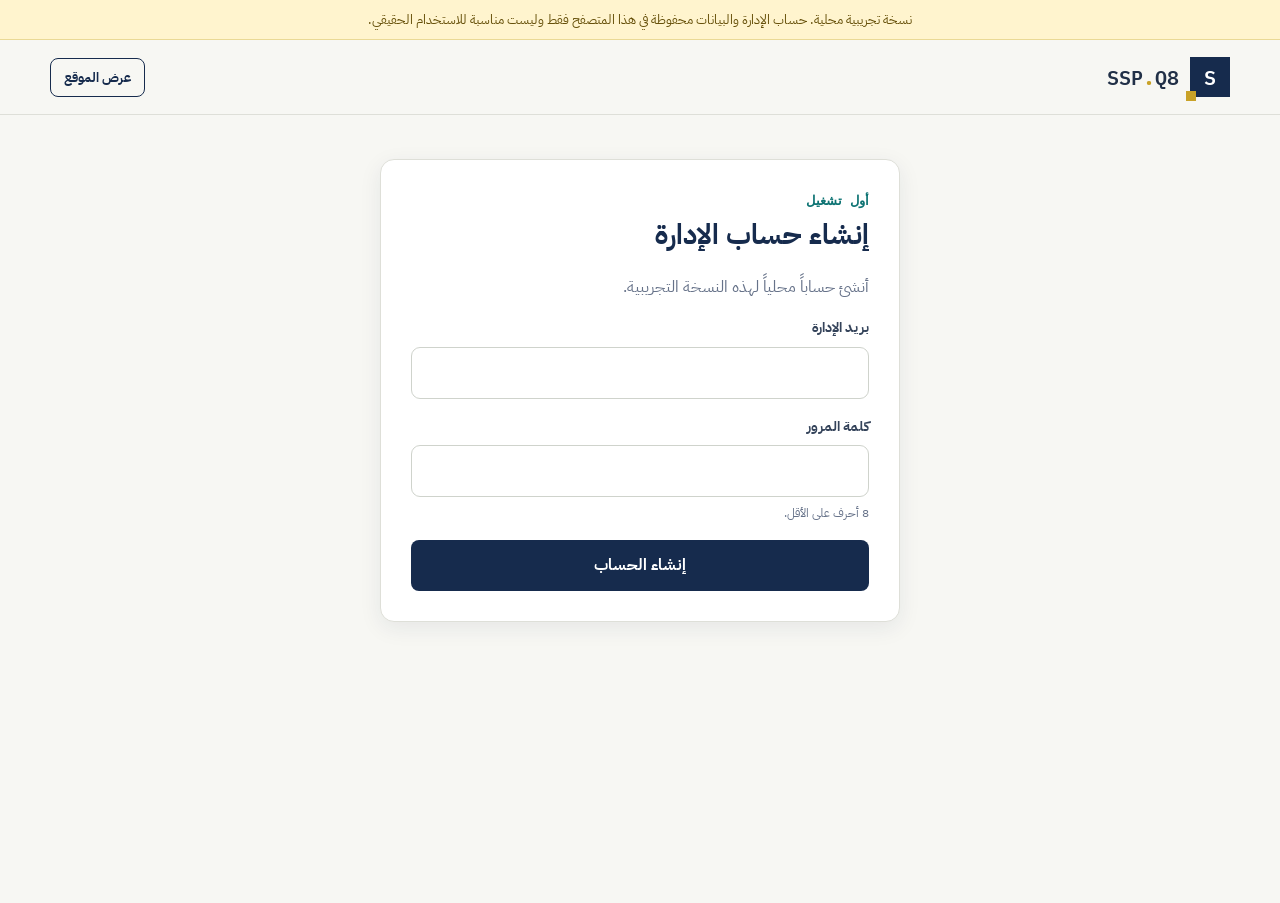
==== commit 620264b7: "Add files via upload" ====
--- a/admin.html
+++ b/admin.html
@@ -1,144 +1,13 @@
-<!DOCTYPE html>
-<html lang="ar" dir="rtl">
-<head>
-  <meta charset="UTF-8">
-  <meta name="viewport" content="width=device-width, initial-scale=1.0">
-  <title>إدارة SSP.Q8</title>
-  <meta name="robots" content="noindex, nofollow">
-  <meta name="description" content="لوحة إدارة طلبات النماذج الأولية، المنتجات الجاهزة، واشتراكات الشركات — خاصة بفريق SSP.Q8.">
-
-  <link rel="preconnect" href="https://fonts.googleapis.com">
-  <link rel="preconnect" href="https://fonts.gstatic.com" crossorigin>
-  <link href="https://fonts.googleapis.com/css2?family=IBM+Plex+Sans+Arabic:wght@400;500;600;700&family=IBM+Plex+Mono:wght@400;500;600;700&display=swap" rel="stylesheet">
-
-  <link rel="stylesheet" href="style.css">
-  <link rel="stylesheet" href="portal.css">
-</head>
-<body>
-
-  <div class="demo-banner">
-    <strong>نسخة تجريبية:</strong> بيانات دخول الأدمن ثابتة داخل js/auth.js وغير مشفّرة — غيّرها قبل أي استخدام حقيقي.
-    الملفات المرفوعة تُخزَّن بمتصفحك فقط، بحد أقصى تقريبي 3 ميجابايت لكل طلب أو منتج.
-  </div>
-
-  <header class="portal-header">
-    <div class="container portal-header__inner">
-      <a href="index.html" class="brand" aria-label="SSP.Q8 - الصفحة الرئيسية">
-        <span class="brand__mark" aria-hidden="true">
-          <svg viewBox="0 0 24 24" class="brand__mark-svg">
-            <path d="M6 5H18V9H9V11H18V19H6V15H15V13H6V5Z" fill="#FAFAF8"></path>
-          </svg>
-          <span class="brand__dot"></span>
-        </span>
-        <span class="brand__name">SSP<span class="brand__dot-text">.</span>Q8</span>
-      </a>
-
-      <div class="portal-header__user" id="adminHeaderUser" hidden>
-        <span>
-          <span class="portal-header__name">إدارة الطلبات</span><br>
-          <span class="portal-header__role">حساب أدمن</span>
-        </span>
-        <button type="button" class="btn btn--outline btn--sm" id="adminLogoutBtn">تسجيل الخروج</button>
-      </div>
-    </div>
-  </header>
-
-  <!-- شاشة الدخول -->
-  <main class="portal-shell" id="adminLoginView">
-    <div class="auth-card">
-      <h1 class="auth-card__title">دخول الإدارة</h1>
-      <p class="auth-card__subtitle">هذي الصفحة خاصة بفريق SSP.Q8 فقط.</p>
-
-      <div class="form-error" id="adminAuthError" role="alert"></div>
-
-      <form id="adminLoginForm" novalidate>
-        <div class="form-group">
-          <label class="form-label" for="adminEmailInput">البريد الإلكتروني <span class="required">*</span></label>
-          <input class="form-input" type="email" id="adminEmailInput" autocomplete="username" required>
-        </div>
-        <div class="form-group">
-          <label class="form-label" for="adminPasswordInput">كلمة المرور <span class="required">*</span></label>
-          <input class="form-input" type="password" id="adminPasswordInput" autocomplete="current-password" required>
-        </div>
-        <button type="submit" class="btn btn--gold btn--lg">دخول</button>
-      </form>
-    </div>
-  </main>
-
-  <!-- لوحة الإدارة -->
-  <main class="container dashboard" id="adminDashboardView" hidden>
-
-    <section class="dashboard-section">
-      <div class="dashboard-head">
-        <div>
-          <h1 class="dashboard-head__title">طلبات النموذج الأولي</h1>
-          <p class="dashboard-head__subtitle">الطلبات مدفوعة مسبقاً — ارفع ملفات التسليم لما تخلص الشغل.</p>
-        </div>
-      </div>
-      <div id="adminOrderList"></div>
-    </section>
-
-    <section class="dashboard-section" style="margin-top:56px;">
-      <div class="dashboard-head">
-        <div>
-          <h2 class="dashboard-head__title" style="font-size:20px;">المنتجات الجاهزة</h2>
-          <p class="dashboard-head__subtitle">أضف، عدّل، أو احذف منتجات، وارفع ملف كل منتج.</p>
-        </div>
-        <button type="button" class="btn btn--gold btn--sm" id="addProductBtn">إضافة منتج جديد</button>
-      </div>
-      <div id="adminProductList"></div>
-    </section>
-
-    <section class="dashboard-section" style="margin-top:56px;">
-      <div class="dashboard-head">
-        <div>
-          <h2 class="dashboard-head__title" style="font-size:20px;">اشتراكات الشركات</h2>
-          <p class="dashboard-head__subtitle">فعّل أو ألغِ اشتراك أي شركة برمجة مسجّلة.</p>
-        </div>
-      </div>
-      <div id="adminCompanyList"></div>
-    </section>
-
-  </main>
-
-  <!-- نافذة إضافة/تعديل منتج -->
-  <div class="modal-overlay" id="productModalOverlay">
-    <div class="modal" role="dialog" aria-modal="true" aria-labelledby="productModalTitle">
-      <div class="modal__head">
-        <h2 class="modal__title" id="productModalTitle">إضافة منتج جديد</h2>
-        <button type="button" class="modal__close" id="closeProductModalBtn" aria-label="إغلاق">×</button>
-      </div>
-
-      <form id="productForm" novalidate>
-        <div class="form-group">
-          <label class="form-label" for="productNameInput">اسم المنتج <span class="required">*</span></label>
-          <input class="form-input" type="text" id="productNameInput" required>
-        </div>
-        <div class="form-group">
-          <label class="form-label" for="productPriceInput">السعر (د.ك) <span class="required">*</span></label>
-          <input class="form-input mono" type="number" id="productPriceInput" min="1" step="0.001" required>
-        </div>
-        <div class="form-group">
-          <label class="form-label" for="productDescInput">الوصف <span class="required">*</span></label>
-          <textarea class="form-textarea" id="productDescInput" required></textarea>
-        </div>
-        <div class="form-group">
-          <label class="form-label" for="productFeaturesInput">الميزات (كل ميزة بسطر)</label>
-          <textarea class="form-textarea" id="productFeaturesInput" placeholder="ميزة أولى&#10;ميزة ثانية&#10;ميزة ثالثة"></textarea>
-        </div>
-        <div class="modal__actions">
-          <button type="button" class="btn btn--outline" id="cancelProductModalBtn">إلغاء</button>
-          <button type="submit" class="btn btn--gold">حفظ</button>
-        </div>
-      </form>
-    </div>
-  </div>
-
-  <div class="toast-container" id="toastContainer" aria-live="polite" aria-atomic="true"></div>
-
-  <script src="auth.js"></script>
-  <script src="orders.js"></script>
-  <script src="products.js"></script>
-  <script src="admin.js"></script>
-</body>
-</html>
+<!doctype html><html lang="ar" dir="rtl"><head><meta charset="utf-8"><meta name="viewport" content="width=device-width,initial-scale=1"><title>لوحة الإدارة | SSP.Q8</title><link rel="stylesheet" href="styles.css"></head><body>
+<div class="demo-banner">نسخة تجريبية محلية. حساب الإدارة والبيانات محفوظة في هذا المتصفح فقط وليست مناسبة للاستخدام الحقيقي.</div><header class="site-header"><div class="container header-inner"><a class="brand" href="index.html"><span class="brand-mark">S</span><span class="brand-name">SSP<b>.</b>Q8</span></a><div class="header-actions"><a class="btn btn-outline btn-sm" href="index.html">عرض الموقع</a><button class="btn btn-outline btn-sm hidden" id="adminLogout">خروج</button></div></div></header>
+<main id="adminAuth" class="portal-shell"><div class="auth-wrap"><section class="card auth-card"><div id="setupView" class="hidden"><div class="eyebrow">أول تشغيل</div><h1>إنشاء حساب الإدارة</h1><p class="muted">أنشئ حساباً محلياً لهذه النسخة التجريبية.</p><form id="setupForm" class="form-grid"><div class="field"><label>بريد الإدارة</label><input class="input" id="setupEmail" type="email" required></div><div class="field"><label>كلمة المرور</label><input class="input" id="setupPassword" type="password" minlength="8" required><div class="field-help">8 أحرف على الأقل.</div></div><button class="btn btn-primary btn-block">إنشاء الحساب</button></form></div><div id="loginView" class="hidden"><div class="eyebrow">لوحة خاصة</div><h1>دخول الإدارة</h1><form id="loginForm" class="form-grid"><div class="field"><label>البريد</label><input class="input" id="loginEmail" type="email" required></div><div class="field"><label>كلمة المرور</label><input class="input" id="loginPassword" type="password" required></div><div id="loginError" class="form-error hidden"></div><button class="btn btn-primary btn-block">دخول</button></form></div></section></div></main>
+<div id="adminApp" class="container dashboard hidden"><aside class="sidebar"><div class="sidebar-title">إدارة SSP.Q8</div><nav class="side-nav"><button class="side-link active" data-section="overview">المؤشرات</button><button class="side-link" data-section="packages">الباقات</button><button class="side-link" data-section="orders">الطلبات</button><button class="side-link" data-section="clients">العملاء</button><button class="side-link" data-section="settings">الإعدادات</button><button class="side-link disabled" type="button">المنتجات لاحقاً</button><button class="side-link disabled" type="button">الشركات لاحقاً</button></nav></aside><main class="main-panel">
+<section id="section-overview" class="panel-section active"><div class="page-title"><div><div class="eyebrow">نظرة عامة</div><h1>لوحة المؤشرات</h1></div></div><div class="stats-grid"><div class="stat-card"><div class="stat-label">إجمالي الطلبات</div><div class="stat-value" id="statOrders">0</div></div><div class="stat-card"><div class="stat-label">طلبات جديدة</div><div class="stat-value" id="statNew">0</div></div><div class="stat-card"><div class="stat-label">قيد العمل</div><div class="stat-value" id="statWorking">0</div></div><div class="stat-card"><div class="stat-label">الإيرادات التجريبية</div><div class="stat-value" id="statRevenue">0</div></div></div><div class="card table-card"><div class="settings-card"><h3 style="margin:0">أحدث الطلبات</h3></div><div class="table-wrap"><table class="data-table"><thead><tr><th>المرجع</th><th>المشروع</th><th>العميل</th><th>الحالة</th><th>التاريخ</th></tr></thead><tbody id="latestOrders"></tbody></table></div></div></section>
+<section id="section-packages" class="panel-section"><div class="page-title"><div><div class="eyebrow">بدون تعديل الكود</div><h1>إدارة الباقات</h1></div><button class="btn btn-primary" id="addPackageBtn">إضافة باقة</button></div><div class="notice" style="margin-bottom:16px">لن تظهر الباقة في الموقع إلا بعد تحديد سعر أكبر من صفر وتفعيل خيار النشر.</div><div id="packagesAdminList"></div></section>
+<section id="section-orders" class="panel-section"><div class="page-title"><div><div class="eyebrow">الإدارة والتسليم</div><h1>الطلبات</h1></div></div><div class="toolbar"><input class="input" id="orderSearch" placeholder="ابحث بالمرجع أو المشروع أو البريد"><select class="select" id="orderStatusFilter"><option value="">كل الحالات</option></select></div><div class="card table-card"><div class="table-wrap"><table class="data-table"><thead><tr><th>المرجع</th><th>المشروع</th><th>العميل</th><th>الباقة</th><th>الحالة</th><th>الإجراء</th></tr></thead><tbody id="ordersTable"></tbody></table></div></div></section>
+<section id="section-clients" class="panel-section"><div class="page-title"><div><div class="eyebrow">السجل</div><h1>العملاء</h1></div></div><div class="card table-card"><div class="table-wrap"><table class="data-table"><thead><tr><th>البريد</th><th>الهاتف</th><th>عدد الطلبات</th><th>إجمالي المدفوع</th><th>تاريخ التسجيل</th></tr></thead><tbody id="clientsTable"></tbody></table></div></div></section>
+<section id="section-settings" class="panel-section"><div class="page-title"><div><div class="eyebrow">الضبط العام</div><h1>الإعدادات</h1></div></div><form id="settingsForm" class="card settings-card form-grid"><div class="split"><div class="field"><label>اسم المنصة</label><input class="input" id="brandName" required></div><div class="field"><label>بريد التواصل</label><input class="input" id="contactEmail" type="email"></div></div><div class="field"><label>رقم التواصل</label><input class="input" id="contactPhone"></div><div class="field"><label>نص الإقرار قبل الدفع</label><textarea class="textarea" id="acknowledgement" required></textarea></div><div class="switch-row"><div><b>المنتجات الجاهزة</b><div class="muted">محجوزة للإضافة لاحقاً ولا تظهر حالياً.</div></div><label class="switch"><input id="productsEnabled" type="checkbox" disabled><span></span></label></div><div class="switch-row"><div><b>الشركات المشتركة</b><div class="muted">محجوزة للمرحلة اللاحقة بنظام الاشتراك.</div></div><label class="switch"><input id="companiesEnabled" type="checkbox" disabled><span></span></label></div><button class="btn btn-primary">حفظ الإعدادات</button></form></section>
+</main></div>
+<div id="packageModal" class="modal-backdrop hidden"><div class="modal"><div class="modal-head"><h2 id="packageModalTitle">الباقة</h2><button class="icon-btn" data-close-package>×</button></div><form id="packageForm"><div class="modal-body form-grid"><input type="hidden" id="packageId"><div class="split"><div class="field"><label>اسم الباقة</label><input class="input" id="packageName" required></div><div class="field"><label>السعر بالدينار</label><input class="input" id="packagePrice" type="number" min="0" step="0.001" required></div></div><div class="field"><label>الوصف المختصر</label><textarea class="textarea" id="packageDescription" required></textarea></div><div class="split"><div class="field"><label>مدة التسليم</label><input class="input" id="packageDuration" placeholder="مثال: 5 أيام عمل"></div><div class="field"><label>عدد التعديلات</label><input class="input" id="packageRevisions" type="number" min="0" value="0"></div></div><div class="field"><label>تشمل الباقة — سطر لكل بند</label><textarea class="textarea" id="packageIncludes"></textarea></div><div class="field"><label>لا تشمل الباقة — سطر لكل بند</label><textarea class="textarea" id="packageExcludes"></textarea></div><div class="split"><label class="check-row"><input type="checkbox" id="packagePublished"><span>نشر الباقة في الموقع</span></label><label class="check-row"><input type="checkbox" id="packageFeatured"><span>تمييز الباقة</span></label></div><div class="field"><label>ترتيب الظهور</label><input class="input" id="packageSort" type="number" min="1" value="1"></div></div><div class="modal-foot"><button type="button" class="btn btn-ghost" data-close-package>إلغاء</button><button class="btn btn-primary">حفظ الباقة</button></div></form></div></div>
+<div id="orderAdminModal" class="modal-backdrop hidden"><div class="modal"><div class="modal-head"><h2>إدارة الطلب</h2><button class="icon-btn" data-close-order>×</button></div><div class="modal-body" id="orderAdminBody"></div><div class="modal-foot"><button class="btn btn-ghost" data-close-order>إغلاق</button></div></div></div>
+<script src="db.js"></script><script src="shared.js"></script><script src="admin.js"></script></body></html>
--- a/styles.css
+++ b/styles.css
@@ -0,0 +1,21 @@
+@import url('https://fonts.googleapis.com/css2?family=IBM+Plex+Sans+Arabic:wght@400;500;600;700&family=IBM+Plex+Mono:wght@500;600&display=swap');
+
+:root{
+  --navy:#162b4d;--navy-2:#213c68;--teal:#0d7373;--gold:#c9a227;
+  --bg:#f7f7f3;--card:#fff;--text:#213047;--muted:#667289;--line:#dedfd8;
+  --success:#18794e;--warning:#a15c00;--danger:#b42318;--info:#2463a7;
+  --shadow:0 18px 50px rgba(22,43,77,.10);--shadow-sm:0 6px 22px rgba(22,43,77,.08);
+  --radius:14px;--radius-sm:9px;--container:1180px;
+}
+*{box-sizing:border-box}html{scroll-behavior:smooth}body{margin:0;font-family:'IBM Plex Sans Arabic',sans-serif;background:var(--bg);color:var(--text);line-height:1.65}button,input,textarea,select{font:inherit}button{cursor:pointer}a{color:inherit;text-decoration:none}img,svg{max-width:100%}.hidden{display:none!important}.mono{font-family:'IBM Plex Mono',monospace;direction:ltr;unicode-bidi:isolate}.container{width:min(var(--container),calc(100% - 32px));margin:auto}.muted{color:var(--muted)}.danger-text{color:var(--danger)}.success-text{color:var(--success)}
+.demo-banner{background:#fff4ce;border-bottom:1px solid #ead995;padding:9px 16px;text-align:center;font-size:13px;color:#66500a}.site-header{position:sticky;top:0;z-index:30;background:rgba(247,247,243,.94);backdrop-filter:blur(12px);border-bottom:1px solid var(--line)}.header-inner{height:74px;display:flex;align-items:center;justify-content:space-between;gap:20px}.brand{display:flex;align-items:center;gap:11px;font-family:'IBM Plex Mono',monospace;font-weight:600}.brand-mark{position:relative;width:40px;height:40px;background:var(--navy);display:grid;place-items:center;color:white;font-size:20px}.brand-mark:after{content:'';position:absolute;width:10px;height:10px;background:var(--gold);bottom:-4px;left:-4px}.brand-name{font-size:20px}.brand-name b{color:var(--gold)}.nav{display:flex;align-items:center;gap:24px;font-size:14px;font-weight:600}.header-actions{display:flex;align-items:center;gap:10px}
+.btn{border:1px solid transparent;border-radius:8px;padding:11px 18px;font-weight:700;display:inline-flex;align-items:center;justify-content:center;gap:8px;transition:.18s ease;min-height:44px}.btn:hover{transform:translateY(-1px)}.btn-primary{background:var(--navy);color:white}.btn-primary:hover{background:var(--navy-2);box-shadow:var(--shadow-sm)}.btn-gold{background:var(--gold);color:#18243a}.btn-outline{background:transparent;border-color:var(--navy);color:var(--navy)}.btn-ghost{background:#eef0eb;color:var(--text)}.btn-danger{background:#fff1f0;color:var(--danger);border-color:#ffd4d0}.btn-sm{padding:8px 13px;min-height:36px;font-size:13px}.btn-block{width:100%}.btn:disabled{opacity:.45;cursor:not-allowed;transform:none}
+.hero{position:relative;overflow:hidden;padding:95px 0 80px}.hero:before{content:'';position:absolute;inset:0;background-image:linear-gradient(rgba(22,43,77,.045) 1px,transparent 1px),linear-gradient(90deg,rgba(22,43,77,.045) 1px,transparent 1px);background-size:42px 42px;mask-image:radial-gradient(circle at 70% 20%,black,transparent 68%)}.hero-grid{position:relative;display:grid;grid-template-columns:1.15fr .85fr;gap:60px;align-items:center}.eyebrow{font-family:'IBM Plex Mono',monospace;color:var(--teal);font-size:13px;font-weight:600}.hero h1{font-size:clamp(34px,5vw,58px);line-height:1.22;margin:12px 0 20px;color:var(--navy)}.hero p{font-size:18px;color:var(--muted);max-width:680px}.hero-actions{display:flex;gap:12px;flex-wrap:wrap;margin-top:28px}.hero-card{background:var(--navy);color:white;padding:28px;border-radius:18px;box-shadow:var(--shadow);position:relative}.hero-card:after{content:'';width:18px;height:18px;background:var(--gold);position:absolute;top:-7px;left:-7px}.hero-card h3{margin:0 0 18px;font-size:20px}.hero-steps{display:grid;gap:14px}.hero-step{display:flex;gap:12px;align-items:flex-start;padding-bottom:14px;border-bottom:1px solid rgba(255,255,255,.12)}.hero-step:last-child{border:none;padding-bottom:0}.step-no{width:28px;height:28px;background:var(--gold);color:var(--navy);display:grid;place-items:center;font-family:'IBM Plex Mono',monospace;font-weight:700;flex:0 0 auto}.hero-step small{display:block;color:#b7c2d4;margin-top:2px}
+.section{padding:78px 0}.section-soft{background:#eef1ec}.section-dark{background:var(--navy);color:white}.section-head{max-width:700px;margin-bottom:32px}.section-head h2{font-size:34px;color:var(--navy);margin:8px 0}.section-dark .section-head h2{color:white}.section-head p{color:var(--muted)}.section-dark .section-head p{color:#b9c4d6}.packages-grid{display:grid;grid-template-columns:repeat(4,1fr);gap:18px}.package-card{background:var(--card);border:1px solid var(--line);border-radius:var(--radius);padding:24px;display:flex;flex-direction:column;min-height:420px;box-shadow:0 1px 0 rgba(22,43,77,.02);transition:.2s}.package-card:hover{transform:translateY(-4px);box-shadow:var(--shadow-sm)}.package-card.featured{border-color:var(--gold);position:relative}.package-card.featured:before{content:'مميز';position:absolute;top:12px;left:12px;background:var(--gold);color:var(--navy);font-size:11px;font-weight:700;padding:4px 9px;border-radius:99px}.package-card h3{font-size:20px;color:var(--navy);margin:4px 0 8px}.package-desc{color:var(--muted);font-size:14px;min-height:70px}.package-price{font-family:'IBM Plex Mono',monospace;color:var(--navy);font-weight:600;font-size:28px;margin:18px 0}.package-price small{font-family:'IBM Plex Sans Arabic',sans-serif;font-size:13px;color:var(--muted)}.package-meta{display:flex;gap:8px;flex-wrap:wrap;margin-bottom:16px}.chip{display:inline-flex;align-items:center;padding:5px 9px;border-radius:99px;background:#eef2f0;color:#425168;font-size:12px}.feature-list{display:grid;gap:9px;margin:0 0 20px;padding:0;list-style:none;font-size:13px}.feature-list li{display:flex;gap:8px}.feature-list li:before{content:'✓';color:var(--success);font-weight:700}.package-card .btn{margin-top:auto}.empty-state{border:1px dashed #c6c9c2;border-radius:var(--radius);padding:48px;text-align:center;color:var(--muted);background:rgba(255,255,255,.55)}
+.footer{background:#101f39;color:#c7cfdb;padding:46px 0 24px}.footer-grid{display:grid;grid-template-columns:1.5fr 1fr 1fr;gap:30px}.footer h4{color:white;margin-top:0}.footer a{display:block;margin:7px 0}.footer-bottom{border-top:1px solid rgba(255,255,255,.1);margin-top:30px;padding-top:20px;font-size:13px}
+.portal-shell{min-height:calc(100vh - 112px);padding:44px 0}.auth-wrap{width:min(520px,calc(100% - 32px));margin:auto}.card{background:var(--card);border:1px solid var(--line);border-radius:var(--radius);box-shadow:var(--shadow-sm)}.auth-card{padding:30px}.auth-card h1{margin:0;color:var(--navy);font-size:28px}.form-grid{display:grid;gap:16px}.field{display:grid;gap:7px}.field label{font-weight:700;font-size:14px;color:#34435a}.input,.textarea,.select{width:100%;border:1px solid #cfd3cc;background:white;border-radius:9px;padding:12px 13px;color:var(--text);outline:none}.input:focus,.textarea:focus,.select:focus{border-color:var(--teal);box-shadow:0 0 0 3px rgba(13,115,115,.11)}.textarea{min-height:115px;resize:vertical}.field-help{font-size:12px;color:var(--muted)}.form-error{background:#fff1f0;color:var(--danger);border:1px solid #ffd3cf;padding:10px 12px;border-radius:8px;font-size:13px}.form-success{background:#edfbf4;color:var(--success);border:1px solid #c8efd9;padding:10px 12px;border-radius:8px;font-size:13px}.otp-box{font-family:'IBM Plex Mono',monospace;font-size:30px;letter-spacing:8px;text-align:center;background:#eef2f0;border:1px dashed #b9c0b7;padding:16px;border-radius:10px;color:var(--navy)}
+.dashboard{display:grid;grid-template-columns:250px 1fr;gap:24px;padding:28px 0 60px}.sidebar{background:var(--navy);color:white;border-radius:var(--radius);padding:18px;height:max-content;position:sticky;top:96px}.sidebar-title{font-weight:700;padding:8px 10px 16px;border-bottom:1px solid rgba(255,255,255,.12);margin-bottom:10px}.side-nav{display:grid;gap:5px}.side-link{border:0;background:transparent;color:#d7dfeb;text-align:right;padding:11px 12px;border-radius:8px;font-weight:600}.side-link:hover,.side-link.active{background:rgba(255,255,255,.10);color:white}.side-link.disabled{opacity:.45}.main-panel{min-width:0}.panel-section{display:none}.panel-section.active{display:block}.page-title{display:flex;align-items:flex-start;justify-content:space-between;gap:20px;margin-bottom:22px}.page-title h1{margin:0;color:var(--navy);font-size:30px}.stats-grid{display:grid;grid-template-columns:repeat(4,1fr);gap:14px;margin-bottom:22px}.stat-card{padding:19px;background:white;border:1px solid var(--line);border-radius:12px}.stat-label{font-size:13px;color:var(--muted)}.stat-value{font-family:'IBM Plex Mono',monospace;font-size:26px;color:var(--navy);font-weight:600;margin-top:5px}.table-card{overflow:hidden}.table-wrap{overflow:auto}.data-table{width:100%;border-collapse:collapse;min-width:760px}.data-table th,.data-table td{text-align:right;padding:13px 14px;border-bottom:1px solid var(--line);vertical-align:top}.data-table th{background:#f0f2ee;font-size:13px;color:#4f5b6f}.data-table td{font-size:14px}.table-actions{display:flex;gap:7px;flex-wrap:wrap}.status{display:inline-flex;padding:5px 9px;border-radius:99px;font-size:12px;font-weight:700}.status-new{background:#eaf2fc;color:var(--info)}.status-review{background:#fff5dd;color:var(--warning)}.status-info{background:#f5ecff;color:#7446a8}.status-work{background:#e9f7f7;color:var(--teal)}.status-ready{background:#eaf8ef;color:var(--success)}.status-delivered{background:#eef0f3;color:#4f5b6f}.status-draft{background:#f0f0ed;color:#6b6f68}
+.toolbar{display:flex;gap:10px;align-items:center;flex-wrap:wrap;margin-bottom:16px}.toolbar .input,.toolbar .select{width:auto;min-width:180px}.split{display:grid;grid-template-columns:1fr 1fr;gap:16px}.package-editor{padding:22px;margin-bottom:16px}.package-editor-head{display:flex;justify-content:space-between;gap:16px;align-items:flex-start}.package-editor h3{margin:0;color:var(--navy)}.package-editor .feature-list{margin:14px 0 0}.badge{font-size:11px;padding:4px 8px;border-radius:99px;background:#eef1ec;color:#556174}.modal-backdrop{position:fixed;inset:0;background:rgba(12,27,49,.68);z-index:100;display:grid;place-items:center;padding:18px}.modal{width:min(760px,100%);max-height:92vh;overflow:auto;background:white;border-radius:16px;box-shadow:0 30px 90px rgba(0,0,0,.25)}.modal-head{display:flex;justify-content:space-between;align-items:center;padding:20px 22px;border-bottom:1px solid var(--line)}.modal-head h2{margin:0;color:var(--navy);font-size:22px}.modal-body{padding:22px}.modal-foot{display:flex;justify-content:flex-end;gap:10px;padding:16px 22px;border-top:1px solid var(--line)}.icon-btn{border:0;background:#eef0eb;width:36px;height:36px;border-radius:8px;font-size:20px}
+.order-card{padding:22px;margin-bottom:16px}.order-head{display:flex;justify-content:space-between;gap:16px;align-items:flex-start}.order-ref{font-family:'IBM Plex Mono',monospace;color:var(--teal);font-size:13px}.order-title{font-size:20px;color:var(--navy);margin:5px 0}.order-meta{display:flex;gap:8px;flex-wrap:wrap}.timeline{display:grid;grid-template-columns:repeat(6,1fr);gap:8px;margin:24px 0}.timeline-step{position:relative;text-align:center;font-size:11px;color:var(--muted)}.timeline-step:before{content:'';display:block;width:18px;height:18px;border-radius:50%;background:#d9ddd7;margin:0 auto 8px;position:relative;z-index:2}.timeline-step:after{content:'';position:absolute;height:3px;background:#d9ddd7;top:8px;right:50%;left:-50%;z-index:1}.timeline-step:first-child:after{display:none}.timeline-step.done:before,.timeline-step.done:after{background:var(--teal)}.timeline-step.current:before{background:var(--gold);box-shadow:0 0 0 4px rgba(201,162,39,.16)}.detail-grid{display:grid;grid-template-columns:repeat(2,1fr);gap:14px}.detail-box{background:#f4f5f1;padding:14px;border-radius:9px}.detail-box strong{display:block;font-size:12px;color:var(--muted);margin-bottom:5px}.files-list,.messages-list{display:grid;gap:9px}.file-row,.message-row{border:1px solid var(--line);border-radius:9px;padding:12px 13px;background:white}.file-row{display:flex;justify-content:space-between;gap:12px;align-items:center}.message-row.admin{border-right:4px solid var(--navy)}.message-row.client{border-right:4px solid var(--teal)}.message-meta{font-size:11px;color:var(--muted);margin-bottom:4px}.ack-box{background:#f7f2df;border:1px solid #e8d791;padding:14px;border-radius:9px;font-size:13px}.check-row{display:flex;align-items:flex-start;gap:10px}.check-row input{margin-top:5px}.review-box{background:#f2f4f0;border:1px solid var(--line);padding:18px;border-radius:12px}.review-box h3{margin-top:0;color:var(--navy)}.delivery-note{background:#edf7f7;border:1px solid #c9e7e7;padding:12px;border-radius:9px;font-size:13px}.settings-card{padding:22px;margin-bottom:16px}.switch-row{display:flex;justify-content:space-between;gap:20px;align-items:center;padding:14px 0;border-bottom:1px solid var(--line)}.switch-row:last-child{border-bottom:0}.switch{position:relative;width:48px;height:26px}.switch input{display:none}.switch span{position:absolute;inset:0;background:#cdd2cb;border-radius:99px}.switch span:before{content:'';position:absolute;width:20px;height:20px;background:white;border-radius:50%;top:3px;right:3px;transition:.2s}.switch input:checked+span{background:var(--teal)}.switch input:checked+span:before{right:25px}.notice{padding:14px;border-radius:9px;background:#eef2f0;color:#475468;font-size:13px;border:1px solid var(--line)}
+@media(max-width:1020px){.packages-grid{grid-template-columns:repeat(2,1fr)}.hero-grid{grid-template-columns:1fr}.dashboard{grid-template-columns:1fr}.sidebar{position:static}.side-nav{grid-template-columns:repeat(3,1fr)}.stats-grid{grid-template-columns:repeat(2,1fr)}}
+@media(max-width:700px){.nav{display:none}.hero{padding:68px 0 56px}.hero h1{font-size:36px}.packages-grid,.split,.detail-grid{grid-template-columns:1fr}.stats-grid{grid-template-columns:1fr 1fr}.page-title{flex-direction:column}.side-nav{grid-template-columns:1fr 1fr}.footer-grid{grid-template-columns:1fr}.timeline{grid-template-columns:repeat(3,1fr);row-gap:18px}.timeline-step:after{display:none}.header-actions .btn-outline{display:none}.toolbar .input,.toolbar .select{width:100%}}
